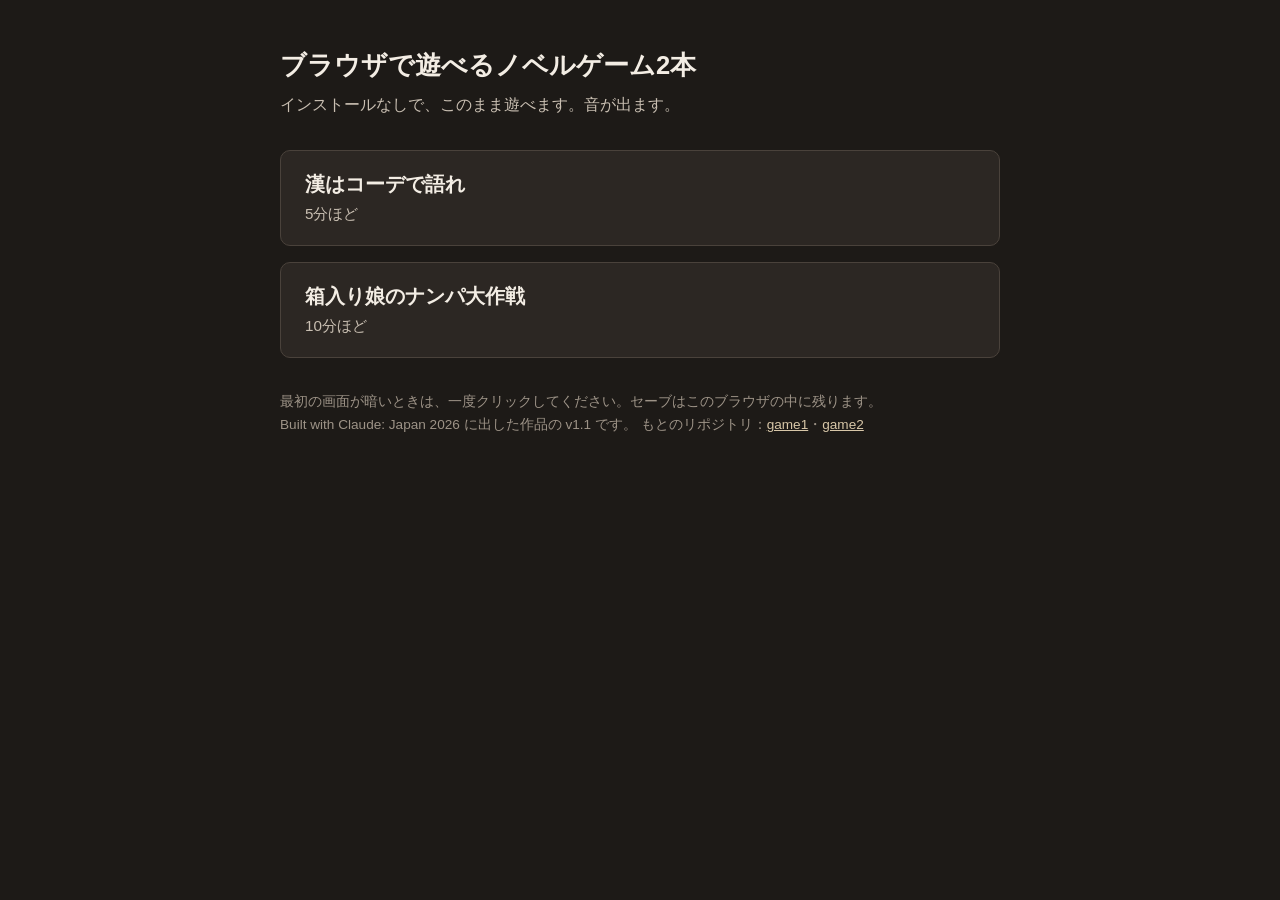
==== index.html @ 24784eea "ブラウザで遊べる版（漢はコーデで語れ・箱入り娘のナンパ大作戦 v1.1）" ====
<!DOCTYPE html>
<html lang="ja">
<head>
<meta charset="utf-8">
<meta name="viewport" content="width=device-width, initial-scale=1">
<title>ブラウザで遊べるノベルゲーム2本</title>
<style>
  body { margin: 0; font-family: "Hiragino Kaku Gothic ProN", "Yu Gothic", "Meiryo", sans-serif; background: #1d1a17; color: #f3ede4; }
  main { max-width: 720px; margin: 0 auto; padding: 48px 20px; }
  h1 { font-size: 1.6rem; margin: 0 0 8px; }
  p.lead { color: #c9bfb2; margin: 0 0 32px; line-height: 1.7; }
  a.game { display: block; padding: 20px 24px; margin-bottom: 16px; border-radius: 10px; background: #2c2723; color: inherit; text-decoration: none; border: 1px solid #4a423b; }
  a.game:hover { background: #3a332d; }
  a.game strong { display: block; font-size: 1.25rem; margin-bottom: 6px; }
  a.game span { color: #c9bfb2; font-size: 0.95rem; }
  .note { color: #9d9387; font-size: 0.85rem; line-height: 1.7; margin-top: 32px; }
  .note a { color: #d8c7a8; }
</style>
</head>
<body>
<main>
  <h1>ブラウザで遊べるノベルゲーム2本</h1>
  <p class="lead">インストールなしで、このまま遊べます。音が出ます。</p>

  <a class="game" href="game1/">
    <strong>漢はコーデで語れ</strong>
    <span>5分ほど</span>
  </a>
  <a class="game" href="game2/">
    <strong>箱入り娘のナンパ大作戦</strong>
    <span>10分ほど</span>
  </a>

  <p class="note">
    最初の画面が暗いときは、一度クリックしてください。セーブはこのブラウザの中に残ります。<br>
    Built with Claude: Japan 2026 に出した作品の v1.1 です。
    もとのリポジトリ：<a href="https://github.com/fwaohaoi1g168/game1">game1</a>・<a href="https://github.com/fwaohaoi1g168/game2">game2</a>
  </p>
</main>
</body>
</html>
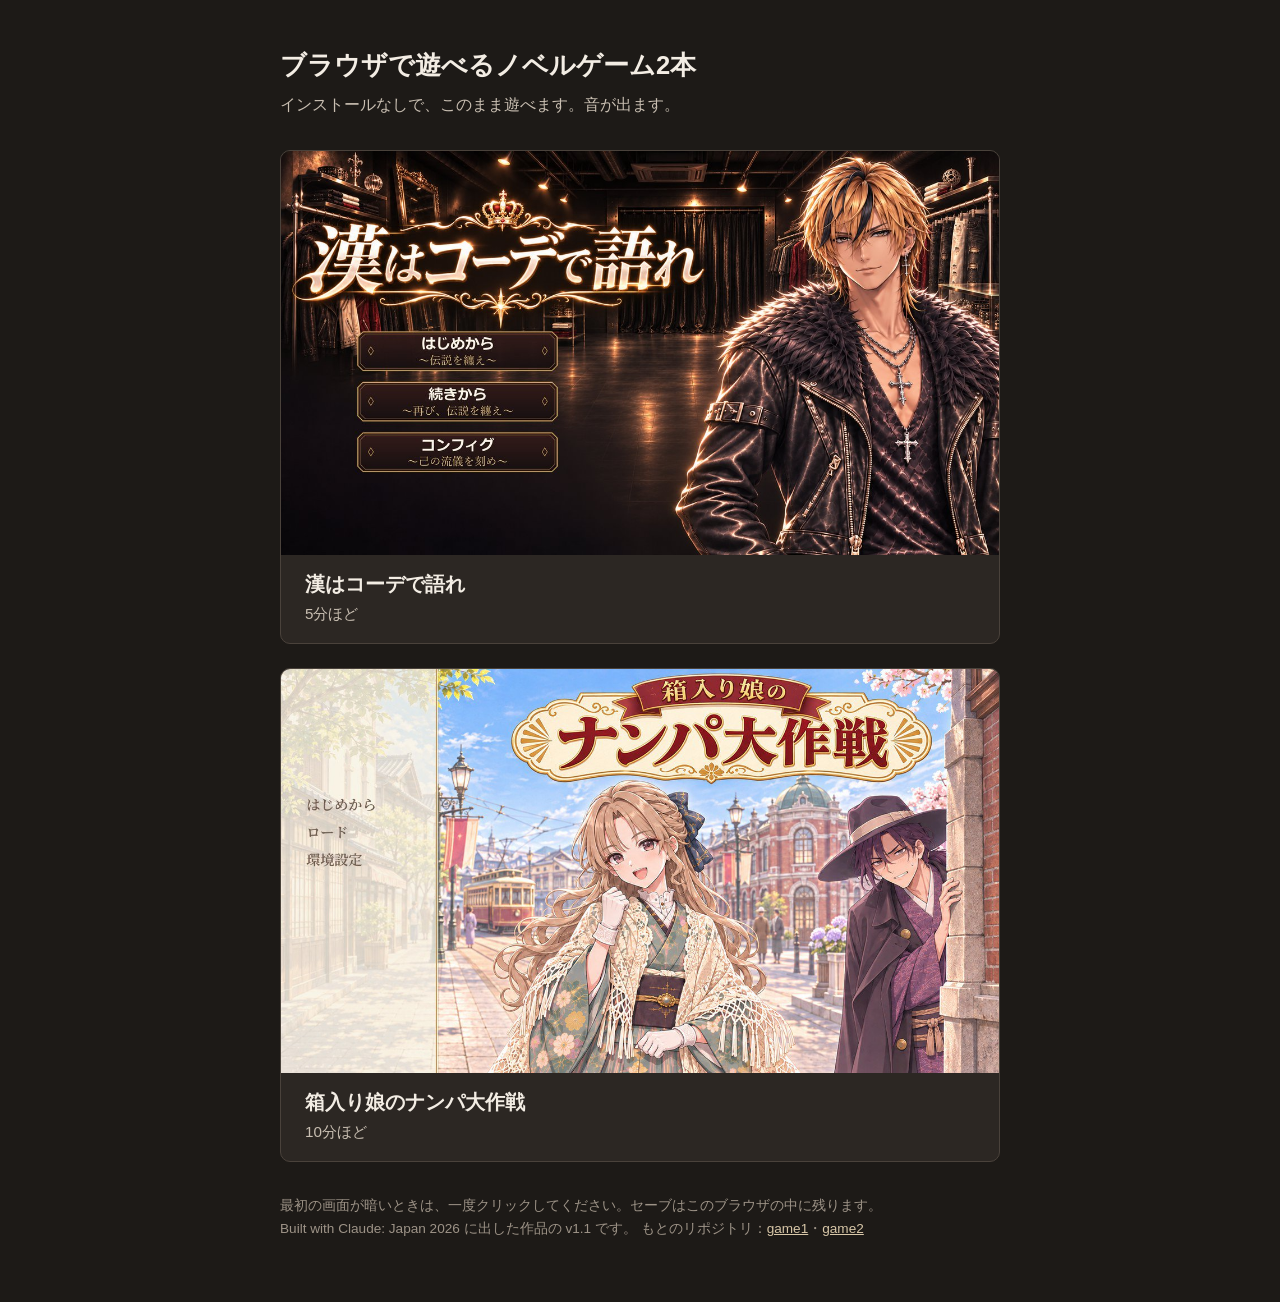
==== commit 03ec904c: "入口のページに、2本のタイトル画面の絵を載せる Co-Authored-By: Claude Opus 5.5 <noreply@anthropic.com>" ====
--- a/index.html
+++ b/index.html
@@ -9,10 +9,12 @@
   main { max-width: 720px; margin: 0 auto; padding: 48px 20px; }
   h1 { font-size: 1.6rem; margin: 0 0 8px; }
   p.lead { color: #c9bfb2; margin: 0 0 32px; line-height: 1.7; }
-  a.game { display: block; padding: 20px 24px; margin-bottom: 16px; border-radius: 10px; background: #2c2723; color: inherit; text-decoration: none; border: 1px solid #4a423b; }
+  a.game { display: block; margin-bottom: 24px; border-radius: 10px; overflow: hidden; background: #2c2723; color: inherit; text-decoration: none; border: 1px solid #4a423b; }
   a.game:hover { background: #3a332d; }
+  a.game img { display: block; width: 100%; height: auto; aspect-ratio: 16 / 9; }
+  a.game .text { display: block; padding: 16px 24px 18px; }
   a.game strong { display: block; font-size: 1.25rem; margin-bottom: 6px; }
-  a.game span { color: #c9bfb2; font-size: 0.95rem; }
+  a.game .text > span { color: #c9bfb2; font-size: 0.95rem; }
   .note { color: #9d9387; font-size: 0.85rem; line-height: 1.7; margin-top: 32px; }
   .note a { color: #d8c7a8; }
 </style>
@@ -23,12 +25,12 @@
   <p class="lead">インストールなしで、このまま遊べます。音が出ます。</p>
 
   <a class="game" href="game1/">
-    <strong>漢はコーデで語れ</strong>
-    <span>5分ほど</span>
+    <img src="images/title_game1.jpg" width="1280" height="720" alt="漢はコーデで語れ のタイトル画面">
+    <span class="text"><strong>漢はコーデで語れ</strong><span>5分ほど</span></span>
   </a>
   <a class="game" href="game2/">
-    <strong>箱入り娘のナンパ大作戦</strong>
-    <span>10分ほど</span>
+    <img src="images/title_game2.jpg" width="1280" height="720" alt="箱入り娘のナンパ大作戦 のタイトル画面">
+    <span class="text"><strong>箱入り娘のナンパ大作戦</strong><span>10分ほど</span></span>
   </a>
 
   <p class="note">
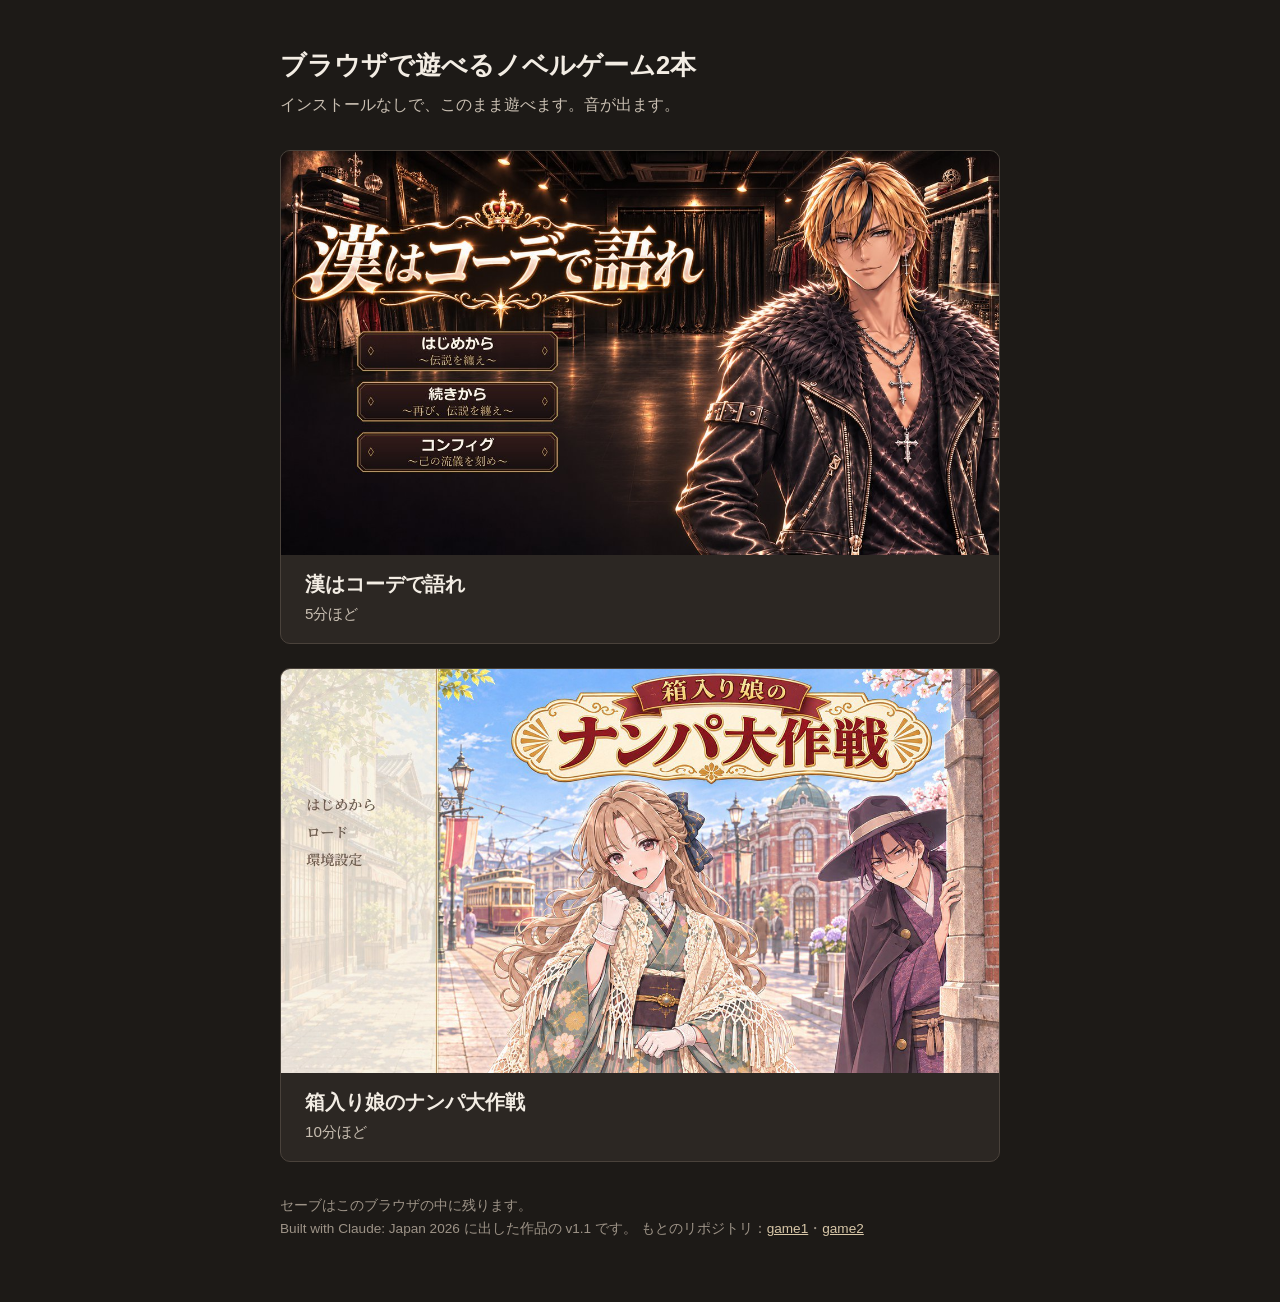
==== commit 3203d0ef: "入口のページから「最初の画面が暗いときは、一度クリック」を外す（読み込み中の画面を付けたので） Co-Authored-By: Claude Opus 5.5 <noreply@anthropic.c" ====
--- a/index.html
+++ b/index.html
@@ -34,7 +34,7 @@
   </a>
 
   <p class="note">
-    最初の画面が暗いときは、一度クリックしてください。セーブはこのブラウザの中に残ります。<br>
+    セーブはこのブラウザの中に残ります。<br>
     Built with Claude: Japan 2026 に出した作品の v1.1 です。
     もとのリポジトリ：<a href="https://github.com/fwaohaoi1g168/game1">game1</a>・<a href="https://github.com/fwaohaoi1g168/game2">game2</a>
   </p>
